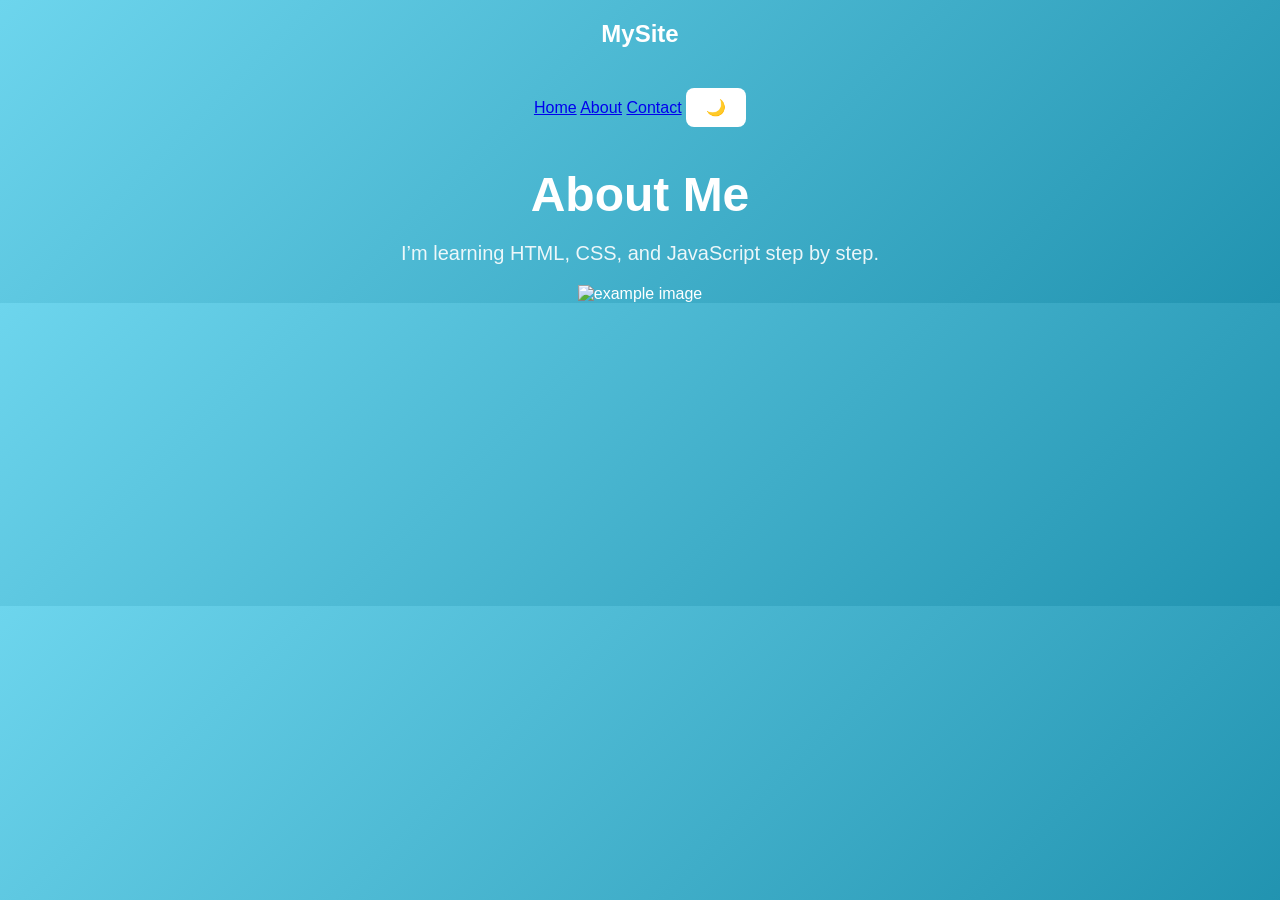
==== about.html @ 96105334 "Create about.html" ====
<!DOCTYPE html>
<html>
<head>
  <meta charset="UTF-8">
  <title>About</title>
  <link rel="stylesheet" href="style.css">
</head>

<body>

<nav class="navbar">
  <h2>MySite</h2>
  <div>
    <a href="index.html">Home</a>
    <a href="about.html">About</a>
    <a href="contact.html">Contact</a>
    <button onclick="toggleDarkMode()">🌙</button>
  </div>
</nav>

<section class="page">
  <h1>About Me</h1>
  <p>I’m learning HTML, CSS, and JavaScript step by step.</p>

  <img src="https://via.placeholder.com/300" alt="example image">
</section>

<script src="script.js"></script>
</body>
</html>
---- style.css ----
body {
  margin: 0;
  font-family: Arial, sans-serif;
  background: linear-gradient(135deg, #6dd5ed, #2193b0);
  color: white;
  text-align: center;
}

.container {
  margin-top: 100px;
  padding: 20px;
}

h1 {
  font-size: 48px;
  margin-bottom: 10px;
}

p {
  font-size: 20px;
  opacity: 0.9;
}

button {
  margin-top: 20px;
  padding: 10px 20px;
  font-size: 16px;
  border: none;
  border-radius: 8px;
  cursor: pointer;
  background: white;
  color: #2193b0;
  font-weight: bold;
}

button:hover {
  background: #f1f1f1;
}
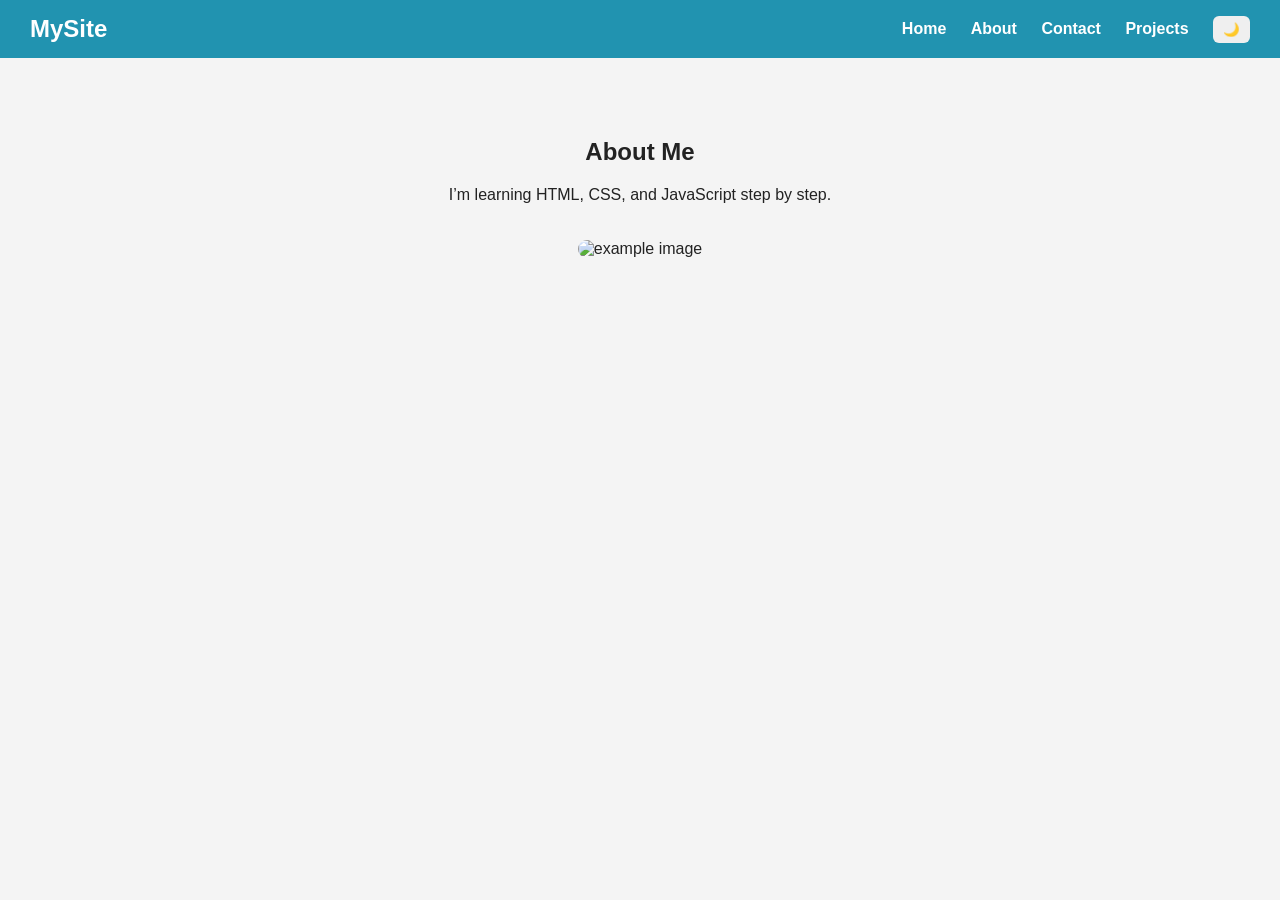
==== commit f3016dd5: "Add Projects link to navigation in about.html" ====
--- a/about.html
+++ b/about.html
@@ -14,6 +14,7 @@
     <a href="index.html">Home</a>
     <a href="about.html">About</a>
     <a href="contact.html">Contact</a>
+    <a href="projects.html">Projects</a>
     <button onclick="toggleDarkMode()">🌙</button>
   </div>
 </nav>
--- a/style.css
+++ b/style.css
@@ -1,38 +1,224 @@
+/* ===== GLOBAL ===== */
 body {
   margin: 0;
   font-family: Arial, sans-serif;
+  transition: 0.3s;
+  background: #f4f4f4;
+  color: #222;
+}
+
+/* ===== NAVBAR ===== */
+.navbar {
+  display: flex;
+  justify-content: space-between;
+  align-items: center;
+  padding: 15px 30px;
+  background: #2193b0;
+  color: white;
+}
+
+.navbar h2 {
+  margin: 0;
+}
+
+.navbar a {
+  color: white;
+  margin: 0 10px;
+  text-decoration: none;
+  font-weight: bold;
+}
+
+.navbar a:hover {
+  text-decoration: underline;
+}
+
+.navbar button {
+  margin-left: 10px;
+  padding: 6px 10px;
+  border: none;
+  border-radius: 6px;
+  cursor: pointer;
+}
+
+/* ===== HERO SECTION ===== */
+.hero {
+  text-align: center;
+  padding: 120px 20px;
   background: linear-gradient(135deg, #6dd5ed, #2193b0);
   color: white;
+}
+
+.hero h1 {
+  font-size: 40px;
+  margin-bottom: 10px;
+}
+
+.hero p {
+  font-size: 18px;
+  opacity: 0.9;
+}
+
+/* ===== PAGES ===== */
+.page {
+  padding: 60px 20px;
   text-align: center;
 }
 
-.container {
-  margin-top: 100px;
-  padding: 20px;
-}
-
-h1 {
-  font-size: 48px;
+.page img {
+  margin-top: 20px;
+  border-radius: 10px;
+}
+
+/* ===== CONTACT BOX ===== */
+.contact-box {
+  margin-top: 20px;
+  padding: 25px;
+  display: inline-block;
+  background: white;
+  border-radius: 12px;
+  box-shadow: 0 4px 12px rgba(0,0,0,0.1);
+  text-align: left;
+}
+
+.contact-box a {
+  color: #2193b0;
+  text-decoration: none;
+  font-weight: bold;
+}
+
+.contact-box a:hover {
+  text-decoration: underline;
+}
+
+/* ===== DARK MODE ===== */
+.dark {
+  background: #121212;
+  color: white;
+}
+
+.dark .navbar {
+  background: #000;
+}
+
+.dark .hero {
+  background: linear-gradient(135deg, #333, #111);
+}
+
+.dark .contact-box {
+  background: #1e1e1e;
+  color: white;
+}
+
+.dark .contact-box a {
+  color: #6dd5ed;
+}
+
+/* ===== PROJECTS ===== */
+.project-card {
+  max-width: 900px;
+  margin: 35px auto;
+  padding: 30px;
+  background: white;
+  border-radius: 16px;
+  box-shadow: 0 4px 14px rgba(0,0,0,0.12);
+  text-align: left;
+}
+
+.project-card h2 {
+  color: #2193b0;
+  margin-top: 0;
+}
+
+.project-subtitle {
+  font-size: 17px;
+  color: #555;
+}
+
+.project-image {
+  width: 100%;
+  max-width: 850px;
+  margin: 20px 0;
+  border-radius: 12px;
+  border: 1px solid #ddd;
+}
+
+.project-content h3 {
+  margin-top: 25px;
+  color: #222;
+}
+
+.project-content p {
+  line-height: 1.7;
+  color: #333;
+}
+
+.tags {
+  margin-top: 15px;
+}
+
+.tags span {
+  display: inline-block;
+  margin: 6px 6px 6px 0;
+  padding: 7px 12px;
+  background: #e8f6fa;
+  color: #176b80;
+  border-radius: 20px;
+  font-size: 14px;
+  font-weight: bold;
+}
+
+.project-links {
+  margin-top: 25px;
+}
+
+.project-links a {
+  display: inline-block;
+  margin-right: 12px;
   margin-bottom: 10px;
-}
-
-p {
-  font-size: 20px;
-  opacity: 0.9;
-}
-
-button {
-  margin-top: 20px;
-  padding: 10px 20px;
-  font-size: 16px;
-  border: none;
+  padding: 10px 16px;
+  background: #2193b0;
+  color: white;
   border-radius: 8px;
-  cursor: pointer;
-  background: white;
-  color: #2193b0;
-  font-weight: bold;
-}
-
-button:hover {
-  background: #f1f1f1;
-}
+  text-decoration: none;
+  font-weight: bold;
+}
+
+.project-links a:hover {
+  background: #176b80;
+}
+
+/* ===== DARK MODE PROJECTS ===== */
+.dark .project-card {
+  background: #1e1e1e;
+  color: white;
+}
+
+.dark .project-card h2 {
+  color: #6dd5ed;
+}
+
+.dark .project-subtitle {
+  color: #ccc;
+}
+
+.dark .project-content h3 {
+  color: white;
+}
+
+.dark .project-content p {
+  color: #ddd;
+}
+
+.dark .tags span {
+  background: #263f46;
+  color: #6dd5ed;
+}
+
+.dark .project-links a {
+  background: #6dd5ed;
+  color: #111;
+}
+
+.dark .project-links a:hover {
+  background: #9be8f5;
+}
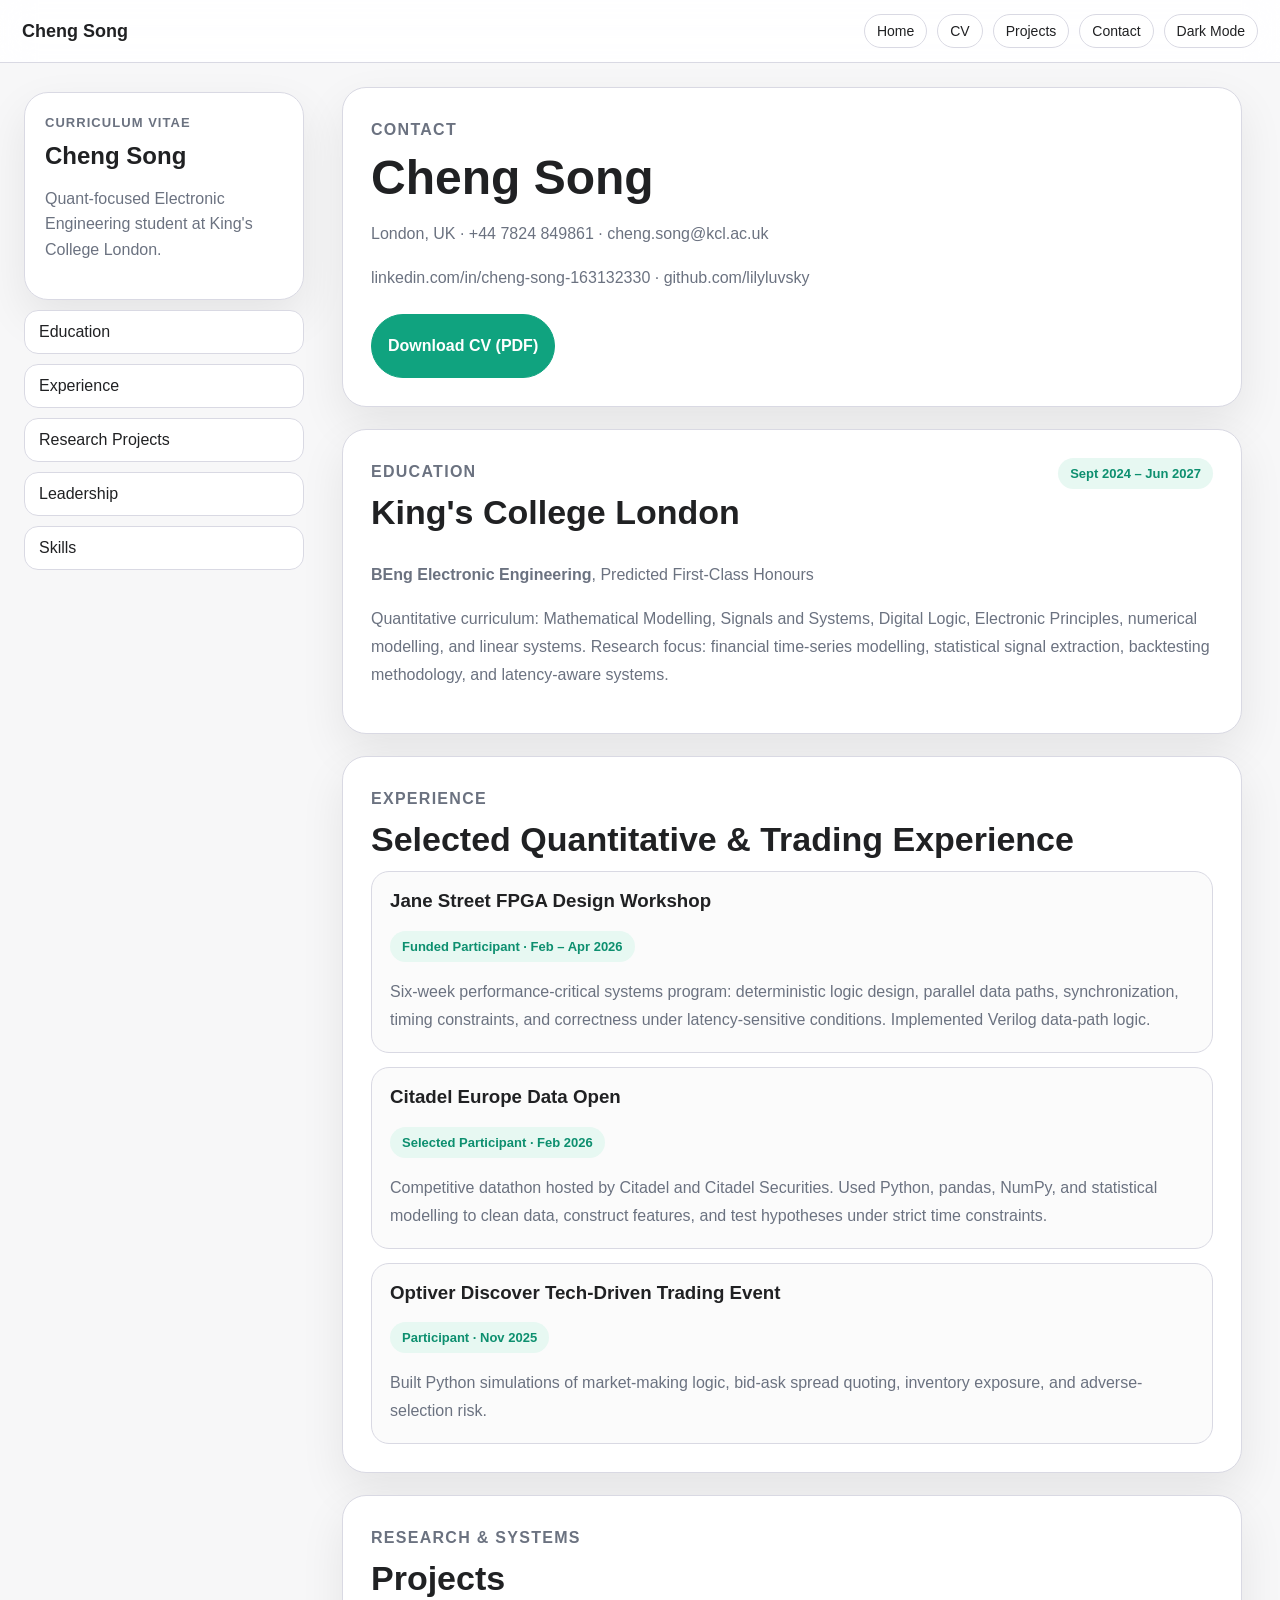
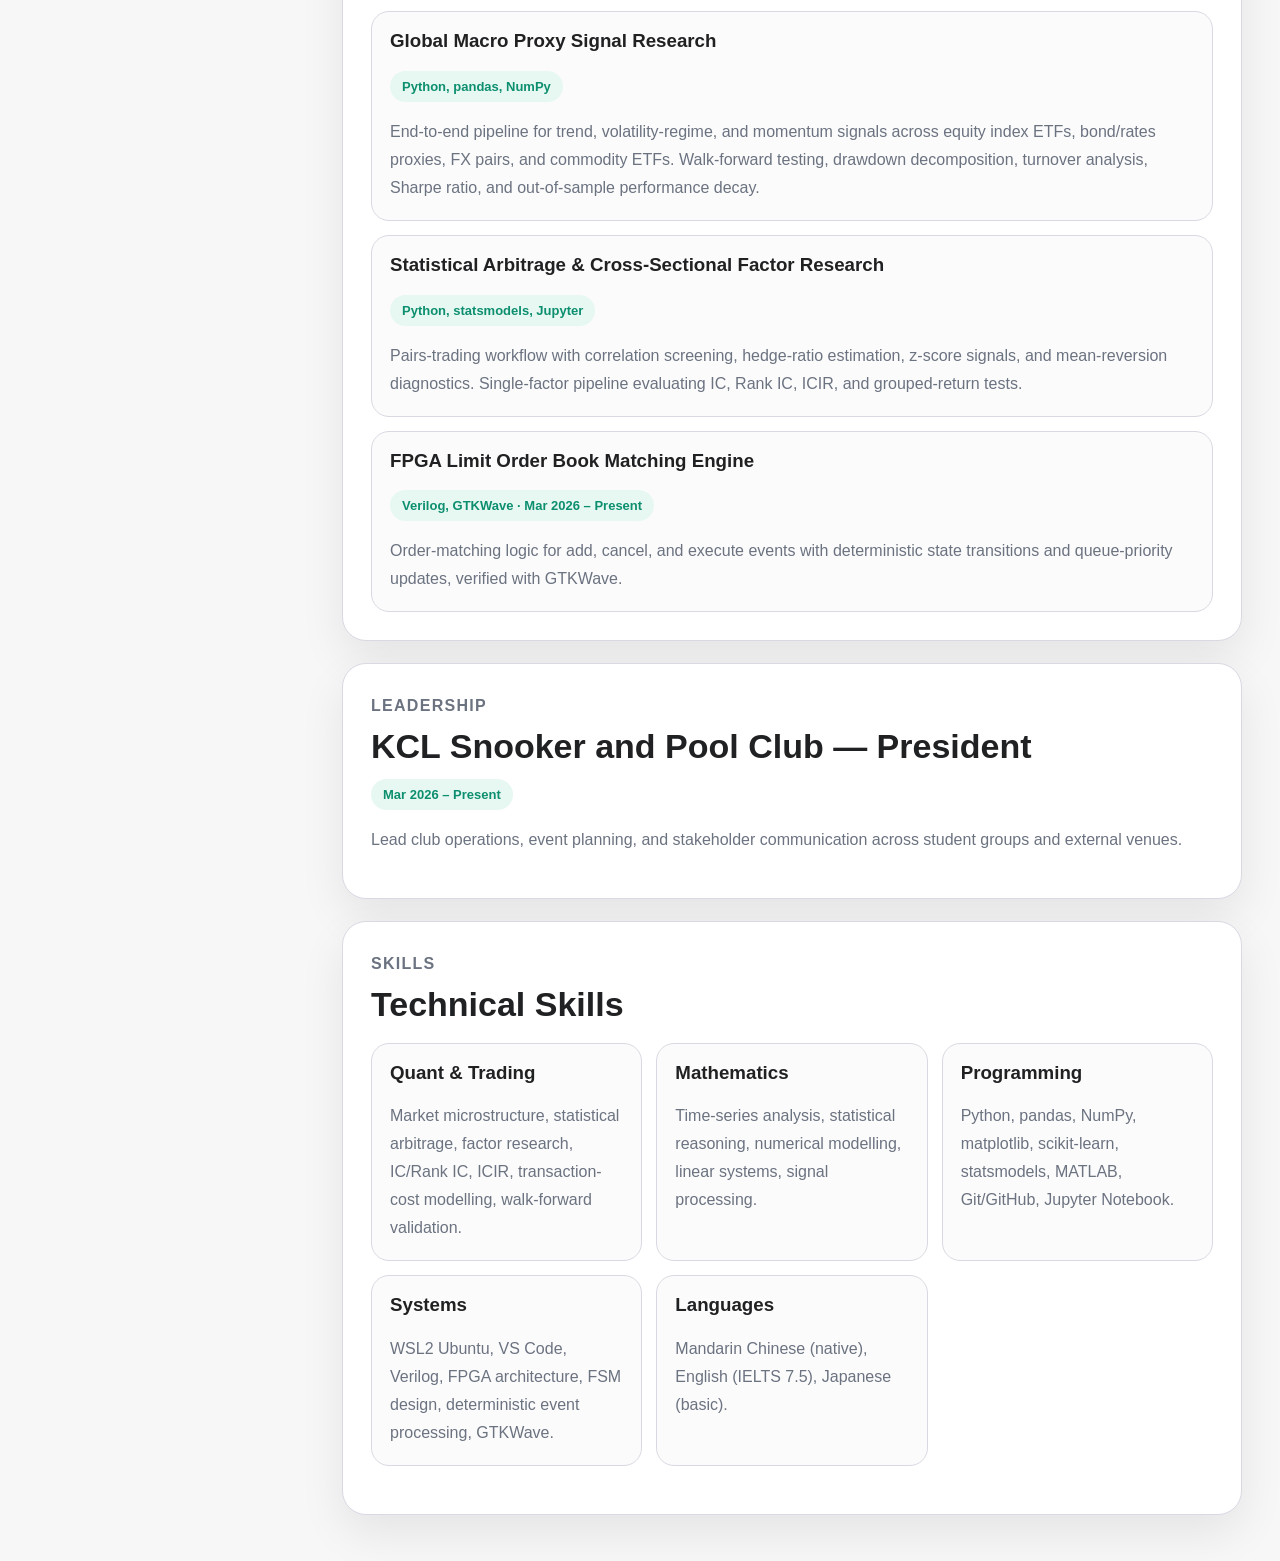
==== commit a6cac624: "Redesign site as quant CV portfolio: CV landing page, online CV, contact, notebook series" ====
--- a/about.html
+++ b/about.html
@@ -1,31 +1,185 @@
 <!DOCTYPE html>
-<html>
+<html lang="en">
 <head>
   <meta charset="UTF-8">
-  <title>About</title>
+  <meta name="viewport" content="width=device-width, initial-scale=1.0">
+  <title>CV | Cheng Song</title>
   <link rel="stylesheet" href="style.css">
 </head>
 
-<body>
+<body class="chatgpt-page">
+  <nav class="cg-navbar">
+    <a class="cg-logo" href="index.html">Cheng Song</a>
 
-<nav class="navbar">
-  <h2>MySite</h2>
-  <div>
-    <a href="index.html">Home</a>
-    <a href="about.html">About</a>
-    <a href="contact.html">Contact</a>
-    <a href="projects.html">Projects</a>
-    <button onclick="toggleDarkMode()">🌙</button>
-  </div>
-</nav>
+    <div class="cg-nav-links">
+      <a href="index.html">Home</a>
+      <a href="about.html">CV</a>
+      <a href="projects.html">Projects</a>
+      <a href="contact.html">Contact</a>
+      <button onclick="toggleDarkMode()" class="cg-ghost-btn">Dark Mode</button>
+    </div>
+  </nav>
 
-<section class="page">
-  <h1>About Me</h1>
-  <p>I’m learning HTML, CSS, and JavaScript step by step.</p>
+  <main class="cg-shell">
+    <aside class="cg-sidebar">
+      <div class="cg-sidebar-card">
+        <p class="cg-label">Curriculum Vitae</p>
+        <h2>Cheng Song</h2>
+        <p>Quant-focused Electronic Engineering student at King's College London.</p>
+      </div>
 
-  <img src="https://via.placeholder.com/300" alt="example image">
-</section>
+      <a href="#education" class="cg-side-link">Education</a>
+      <a href="#experience" class="cg-side-link">Experience</a>
+      <a href="#research" class="cg-side-link">Research Projects</a>
+      <a href="#leadership" class="cg-side-link">Leadership</a>
+      <a href="#skills" class="cg-side-link">Skills</a>
+    </aside>
 
-<script src="script.js"></script>
+    <section class="cg-content">
+      <section id="education" class="cg-hero-card">
+        <p class="cg-label">Contact</p>
+        <h1>Cheng Song</h1>
+        <p>London, UK · +44 7824 849861 · cheng.song@kcl.ac.uk</p>
+        <p>
+          linkedin.com/in/cheng-song-163132330 · github.com/lilyluvsky
+        </p>
+        <div class="cg-actions">
+          <a href="files/Cheng_Song_CV.pdf" target="_blank" class="cg-primary-btn">Download CV (PDF)</a>
+        </div>
+      </section>
+
+      <section class="cg-project-card">
+        <div class="cg-project-header">
+          <div>
+            <p class="cg-label">Education</p>
+            <h2>King's College London</h2>
+          </div>
+          <span class="cg-pill">Sept 2024 – Jun 2027</span>
+        </div>
+        <p><strong>BEng Electronic Engineering</strong>, Predicted First-Class Honours</p>
+        <p>
+          Quantitative curriculum: Mathematical Modelling, Signals and Systems, Digital
+          Logic, Electronic Principles, numerical modelling, and linear systems.
+          Research focus: financial time-series modelling, statistical signal extraction,
+          backtesting methodology, and latency-aware systems.
+        </p>
+      </section>
+
+      <section id="experience" class="cg-project-card">
+        <p class="cg-label">Experience</p>
+        <h2>Selected Quantitative & Trading Experience</h2>
+
+        <div class="cg-mini-card" style="margin-bottom: 14px;">
+          <h3>Jane Street FPGA Design Workshop</h3>
+          <span class="cg-pill">Funded Participant · Feb – Apr 2026</span>
+          <p>
+            Six-week performance-critical systems program: deterministic logic design,
+            parallel data paths, synchronization, timing constraints, and correctness
+            under latency-sensitive conditions. Implemented Verilog data-path logic.
+          </p>
+        </div>
+
+        <div class="cg-mini-card" style="margin-bottom: 14px;">
+          <h3>Citadel Europe Data Open</h3>
+          <span class="cg-pill">Selected Participant · Feb 2026</span>
+          <p>
+            Competitive datathon hosted by Citadel and Citadel Securities. Used Python,
+            pandas, NumPy, and statistical modelling to clean data, construct features,
+            and test hypotheses under strict time constraints.
+          </p>
+        </div>
+
+        <div class="cg-mini-card">
+          <h3>Optiver Discover Tech-Driven Trading Event</h3>
+          <span class="cg-pill">Participant · Nov 2025</span>
+          <p>
+            Built Python simulations of market-making logic, bid-ask spread quoting,
+            inventory exposure, and adverse-selection risk.
+          </p>
+        </div>
+      </section>
+
+      <section id="research" class="cg-project-card">
+        <p class="cg-label">Research & Systems</p>
+        <h2>Projects</h2>
+
+        <div class="cg-mini-card" style="margin-bottom: 14px;">
+          <h3>Global Macro Proxy Signal Research</h3>
+          <span class="cg-pill">Python, pandas, NumPy</span>
+          <p>
+            End-to-end pipeline for trend, volatility-regime, and momentum signals
+            across equity index ETFs, bond/rates proxies, FX pairs, and commodity ETFs.
+            Walk-forward testing, drawdown decomposition, turnover analysis, Sharpe
+            ratio, and out-of-sample performance decay.
+          </p>
+        </div>
+
+        <div class="cg-mini-card" style="margin-bottom: 14px;">
+          <h3>Statistical Arbitrage & Cross-Sectional Factor Research</h3>
+          <span class="cg-pill">Python, statsmodels, Jupyter</span>
+          <p>
+            Pairs-trading workflow with correlation screening, hedge-ratio estimation,
+            z-score signals, and mean-reversion diagnostics. Single-factor pipeline
+            evaluating IC, Rank IC, ICIR, and grouped-return tests.
+          </p>
+        </div>
+
+        <div class="cg-mini-card">
+          <h3>FPGA Limit Order Book Matching Engine</h3>
+          <span class="cg-pill">Verilog, GTKWave · Mar 2026 – Present</span>
+          <p>
+            Order-matching logic for add, cancel, and execute events with deterministic
+            state transitions and queue-priority updates, verified with GTKWave.
+          </p>
+        </div>
+      </section>
+
+      <section id="leadership" class="cg-project-card">
+        <p class="cg-label">Leadership</p>
+        <h2>KCL Snooker and Pool Club — President</h2>
+        <span class="cg-pill">Mar 2026 – Present</span>
+        <p>
+          Lead club operations, event planning, and stakeholder communication across
+          student groups and external venues.
+        </p>
+      </section>
+
+      <section id="skills" class="cg-project-card">
+        <p class="cg-label">Skills</p>
+        <h2>Technical Skills</h2>
+
+        <div class="cg-grid">
+          <div class="cg-mini-card">
+            <h3>Quant & Trading</h3>
+            <p>Market microstructure, statistical arbitrage, factor research, IC/Rank IC, ICIR, transaction-cost modelling, walk-forward validation.</p>
+          </div>
+
+          <div class="cg-mini-card">
+            <h3>Mathematics</h3>
+            <p>Time-series analysis, statistical reasoning, numerical modelling, linear systems, signal processing.</p>
+          </div>
+
+          <div class="cg-mini-card">
+            <h3>Programming</h3>
+            <p>Python, pandas, NumPy, matplotlib, scikit-learn, statsmodels, MATLAB, Git/GitHub, Jupyter Notebook.</p>
+          </div>
+
+          <div class="cg-mini-card">
+            <h3>Systems</h3>
+            <p>WSL2 Ubuntu, VS Code, Verilog, FPGA architecture, FSM design, deterministic event processing, GTKWave.</p>
+          </div>
+
+          <div class="cg-mini-card">
+            <h3>Languages</h3>
+            <p>Mandarin Chinese (native), English (IELTS 7.5), Japanese (basic).</p>
+          </div>
+        </div>
+      </section>
+    </section>
+  </main>
+
+  <button id="backToTop" onclick="scrollToTop()">Top</button>
+
+  <script src="script.js"></script>
 </body>
-</html>
+</html>
--- a/style.css
+++ b/style.css
@@ -222,3 +222,701 @@
 .dark .project-links a:hover {
   background: #9be8f5;
 }
+
+
+/* ===== PROJECT PAGE ENHANCEMENTS ===== */
+
+.project-toolbar {
+  max-width: 900px;
+  margin: 25px auto 10px;
+  display: flex;
+  gap: 12px;
+  justify-content: center;
+  align-items: center;
+  flex-wrap: wrap;
+}
+
+.project-toolbar input,
+.project-toolbar select {
+  padding: 10px 12px;
+  border: 1px solid #ccc;
+  border-radius: 8px;
+  min-width: 220px;
+  font-size: 14px;
+}
+
+.project-toolbar button,
+.small-button,
+.code-box button {
+  padding: 10px 14px;
+  border: none;
+  border-radius: 8px;
+  background: #2193b0;
+  color: white;
+  font-weight: bold;
+  cursor: pointer;
+}
+
+.project-toolbar button:hover,
+.small-button:hover,
+.code-box button:hover {
+  background: #176b80;
+}
+
+#projectCount {
+  font-weight: bold;
+  color: #176b80;
+}
+
+.project-grid {
+  max-width: 980px;
+  margin: 0 auto;
+}
+
+.project-details {
+  display: none;
+  margin-top: 15px;
+  padding: 18px;
+  border-left: 4px solid #2193b0;
+  background: #f7fbfc;
+  border-radius: 10px;
+}
+
+.project-details.show {
+  display: block;
+}
+
+.metric-grid {
+  display: grid;
+  grid-template-columns: repeat(auto-fit, minmax(160px, 1fr));
+  gap: 15px;
+  margin: 25px 0;
+}
+
+.metric-card {
+  padding: 18px;
+  background: #e8f6fa;
+  border-radius: 12px;
+  text-align: center;
+}
+
+.metric-card h3 {
+  margin: 0;
+  color: #176b80;
+  font-size: 24px;
+}
+
+.metric-card p {
+  margin: 8px 0 0;
+  color: #333;
+  font-weight: bold;
+}
+
+.code-box {
+  display: flex;
+  gap: 12px;
+  align-items: center;
+  justify-content: space-between;
+  background: #f4f4f4;
+  border: 1px solid #ddd;
+  border-radius: 10px;
+  padding: 14px;
+  overflow-x: auto;
+}
+
+.code-box code {
+  font-family: Consolas, monospace;
+}
+
+.center-links {
+  text-align: center;
+}
+
+#backToTop {
+  display: none;
+  position: fixed;
+  right: 24px;
+  bottom: 24px;
+  padding: 10px 14px;
+  border: none;
+  border-radius: 8px;
+  background: #2193b0;
+  color: white;
+  font-weight: bold;
+  cursor: pointer;
+  box-shadow: 0 4px 12px rgba(0,0,0,0.2);
+}
+
+#backToTop:hover {
+  background: #176b80;
+}
+
+.dark .project-toolbar input,
+.dark .project-toolbar select {
+  background: #1e1e1e;
+  color: white;
+  border-color: #555;
+}
+
+.dark #projectCount {
+  color: #6dd5ed;
+}
+
+.dark .project-details {
+  background: #18272b;
+  border-left-color: #6dd5ed;
+}
+
+.dark .metric-card {
+  background: #263f46;
+}
+
+.dark .metric-card h3 {
+  color: #6dd5ed;
+}
+
+.dark .metric-card p {
+  color: #ddd;
+}
+
+.dark .code-box {
+  background: #1e1e1e;
+  border-color: #444;
+  color: white;
+}
+
+/* ===== CHATGPT-LIKE QUANT PROJECT UI ===== */
+
+:root {
+  --cg-bg: #f7f7f8;
+  --cg-surface: #ffffff;
+  --cg-surface-soft: #f0f0f0;
+  --cg-border: #d9d9e3;
+  --cg-text: #202123;
+  --cg-muted: #6b7280;
+  --cg-accent: #10a37f;
+  --cg-accent-dark: #0d8f6f;
+  --cg-shadow: 0 18px 45px rgba(0, 0, 0, 0.08);
+}
+
+.chatgpt-page {
+  background: var(--cg-bg);
+  color: var(--cg-text);
+  font-family: Inter, -apple-system, BlinkMacSystemFont, "Segoe UI", Arial, sans-serif;
+}
+
+.cg-navbar {
+  position: sticky;
+  top: 0;
+  z-index: 50;
+  display: flex;
+  justify-content: space-between;
+  align-items: center;
+  gap: 12px;
+  padding: 14px 22px;
+  background: rgba(255, 255, 255, 0.88);
+  border-bottom: 1px solid var(--cg-border);
+  backdrop-filter: blur(16px);
+  -webkit-backdrop-filter: blur(16px);
+}
+
+.cg-logo {
+  color: var(--cg-text);
+  text-decoration: none;
+  font-weight: 800;
+  font-size: 18px;
+}
+
+.cg-nav-links {
+  display: flex;
+  align-items: center;
+  gap: 10px;
+  flex-wrap: wrap;
+}
+
+.cg-nav-links a,
+.cg-ghost-btn {
+  color: var(--cg-text);
+  text-decoration: none;
+  border: 1px solid var(--cg-border);
+  background: var(--cg-surface);
+  padding: 8px 12px;
+  border-radius: 999px;
+  font-size: 14px;
+  cursor: pointer;
+}
+
+.cg-nav-links a:hover,
+.cg-ghost-btn:hover {
+  background: var(--cg-surface-soft);
+}
+
+.cg-shell {
+  display: grid;
+  grid-template-columns: 280px minmax(0, 1fr);
+  gap: 24px;
+  max-width: 1280px;
+  margin: 0 auto;
+  padding: 24px;
+}
+
+.cg-sidebar {
+  position: sticky;
+  top: 92px;
+  align-self: start;
+  display: flex;
+  flex-direction: column;
+  gap: 10px;
+}
+
+.cg-sidebar-card,
+.cg-hero-card,
+.cg-project-card,
+.cg-message {
+  background: var(--cg-surface);
+  border: 1px solid var(--cg-border);
+  border-radius: 24px;
+  box-shadow: var(--cg-shadow);
+}
+
+.cg-sidebar-card {
+  padding: 20px;
+}
+
+.cg-sidebar-card h2 {
+  margin: 5px 0 8px;
+}
+
+.cg-sidebar-card p {
+  color: var(--cg-muted);
+  line-height: 1.6;
+}
+
+.cg-side-link {
+  display: block;
+  padding: 12px 14px;
+  color: var(--cg-text);
+  background: var(--cg-surface);
+  border: 1px solid var(--cg-border);
+  border-radius: 14px;
+  text-decoration: none;
+}
+
+.cg-side-link:hover {
+  border-color: var(--cg-accent);
+  color: var(--cg-accent);
+}
+
+.cg-content {
+  max-width: 900px;
+  width: 100%;
+  margin: 0 auto;
+}
+
+.cg-single-page {
+  padding: 34px 18px;
+}
+
+.cg-hero-card,
+.cg-project-card {
+  padding: 28px;
+  margin-bottom: 22px;
+}
+
+.cg-label {
+  margin: 0 0 8px;
+  color: var(--cg-accent);
+  font-size: 13px;
+  font-weight: 800;
+  text-transform: uppercase;
+  letter-spacing: 0.08em;
+}
+
+.cg-hero-card h1,
+.cg-project-card h2 {
+  margin: 0 0 14px;
+  font-size: clamp(28px, 5vw, 48px);
+  line-height: 1.08;
+}
+
+.cg-project-card h2 {
+  font-size: clamp(24px, 4vw, 34px);
+}
+
+.cg-hero-card p,
+.cg-project-card p,
+.cg-message p {
+  color: var(--cg-muted);
+  line-height: 1.75;
+  font-size: 16px;
+}
+
+.cg-actions {
+  display: flex;
+  flex-wrap: wrap;
+  gap: 12px;
+  margin-top: 22px;
+}
+
+.cg-primary-btn,
+.cg-secondary-btn,
+.cg-text-link {
+  display: inline-flex;
+  align-items: center;
+  justify-content: center;
+  min-height: 42px;
+  padding: 10px 16px;
+  border-radius: 999px;
+  text-decoration: none;
+  font-weight: 700;
+  cursor: pointer;
+}
+
+.cg-primary-btn {
+  border: 1px solid var(--cg-accent);
+  background: var(--cg-accent);
+  color: white;
+}
+
+.cg-primary-btn:hover {
+  background: var(--cg-accent-dark);
+}
+
+.cg-secondary-btn {
+  border: 1px solid var(--cg-border);
+  background: var(--cg-surface);
+  color: var(--cg-text);
+}
+
+.cg-secondary-btn:hover {
+  background: var(--cg-surface-soft);
+}
+
+.cg-chat-block {
+  margin-bottom: 22px;
+}
+
+.cg-message {
+  padding: 20px;
+  margin-bottom: 12px;
+}
+
+.cg-user {
+  max-width: 82%;
+  margin-left: auto;
+  background: #ececf1;
+  box-shadow: none;
+}
+
+.cg-assistant {
+  max-width: 92%;
+}
+
+.cg-project-header {
+  display: flex;
+  justify-content: space-between;
+  align-items: flex-start;
+  gap: 14px;
+  margin-bottom: 14px;
+}
+
+.cg-pill {
+  display: inline-flex;
+  padding: 8px 12px;
+  border-radius: 999px;
+  background: #e7f8f2;
+  color: var(--cg-accent-dark);
+  font-size: 13px;
+  font-weight: 800;
+  white-space: nowrap;
+}
+
+.cg-project-image {
+  width: 100%;
+  margin: 18px 0;
+  border-radius: 18px;
+  border: 1px solid var(--cg-border);
+  background: var(--cg-surface-soft);
+}
+
+.cg-grid {
+  display: grid;
+  grid-template-columns: repeat(3, minmax(0, 1fr));
+  gap: 14px;
+  margin: 20px 0;
+}
+
+.cg-mini-card,
+.cg-metrics div {
+  padding: 18px;
+  border: 1px solid var(--cg-border);
+  border-radius: 18px;
+  background: #fbfbfb;
+}
+
+.cg-mini-card h3 {
+  margin-top: 0;
+}
+
+.cg-mini-card p {
+  margin-bottom: 0;
+}
+
+.cg-details {
+  margin: 18px 0;
+  padding: 16px;
+  border: 1px solid var(--cg-border);
+  border-radius: 18px;
+  background: #fbfbfb;
+}
+
+.cg-details summary {
+  cursor: pointer;
+  font-weight: 800;
+}
+
+.cg-metrics {
+  display: grid;
+  grid-template-columns: repeat(5, minmax(0, 1fr));
+  gap: 12px;
+  margin: 20px 0;
+}
+
+.cg-metrics strong {
+  display: block;
+  color: var(--cg-accent);
+  font-size: 22px;
+}
+
+.cg-metrics span {
+  display: block;
+  color: var(--cg-muted);
+  margin-top: 6px;
+  font-size: 13px;
+}
+
+.cg-timeline {
+  display: grid;
+  gap: 14px;
+}
+
+.cg-timeline div {
+  padding: 18px;
+  border: 1px solid var(--cg-border);
+  border-radius: 18px;
+  background: #fbfbfb;
+}
+
+.cg-timeline span {
+  display: inline-flex;
+  align-items: center;
+  justify-content: center;
+  width: 34px;
+  height: 34px;
+  border-radius: 999px;
+  background: var(--cg-accent);
+  color: white;
+  font-weight: 800;
+}
+
+.cg-file-list {
+  display: grid;
+  grid-template-columns: repeat(2, minmax(0, 1fr));
+  gap: 12px;
+}
+
+.cg-file-list a {
+  padding: 14px;
+  border: 1px solid var(--cg-border);
+  border-radius: 16px;
+  color: var(--cg-text);
+  background: #fbfbfb;
+  text-decoration: none;
+  font-weight: 700;
+}
+
+.cg-file-list a:hover {
+  border-color: var(--cg-accent);
+  color: var(--cg-accent);
+}
+
+#backToTop {
+  display: none;
+  position: fixed;
+  right: 18px;
+  bottom: 18px;
+  z-index: 80;
+  border: none;
+  border-radius: 999px;
+  padding: 12px 15px;
+  background: var(--cg-accent);
+  color: white;
+  font-weight: 800;
+  cursor: pointer;
+  box-shadow: var(--cg-shadow);
+}
+
+.dark.chatgpt-page,
+.dark {
+  background: #202123;
+  color: #ececf1;
+}
+
+.dark .cg-navbar {
+  background: rgba(32, 33, 35, 0.9);
+  border-color: #3f4042;
+}
+
+.dark .cg-logo,
+.dark .cg-nav-links a,
+.dark .cg-ghost-btn,
+.dark .cg-side-link,
+.dark .cg-secondary-btn,
+.dark .cg-file-list a {
+  color: #ececf1;
+}
+
+.dark .cg-nav-links a,
+.dark .cg-ghost-btn,
+.dark .cg-side-link,
+.dark .cg-secondary-btn,
+.dark .cg-sidebar-card,
+.dark .cg-hero-card,
+.dark .cg-project-card,
+.dark .cg-message,
+.dark .cg-mini-card,
+.dark .cg-details,
+.dark .cg-timeline div,
+.dark .cg-file-list a,
+.dark .cg-metrics div {
+  background: #2b2c2f;
+  border-color: #444654;
+}
+
+.dark .cg-user {
+  background: #343541;
+}
+
+.dark .cg-hero-card p,
+.dark .cg-project-card p,
+.dark .cg-message p,
+.dark .cg-sidebar-card p,
+.dark .cg-metrics span {
+  color: #c5c5d2;
+}
+
+.dark .cg-pill {
+  background: #103f34;
+  color: #7ee3c3;
+}
+
+.dark .cg-project-image {
+  border-color: #444654;
+  background: #2b2c2f;
+}
+
+@media (max-width: 900px) {
+  .cg-shell {
+    grid-template-columns: 1fr;
+    padding: 16px;
+  }
+
+  .cg-sidebar {
+    position: static;
+  }
+
+  .cg-grid,
+  .cg-metrics,
+  .cg-file-list {
+    grid-template-columns: 1fr;
+  }
+
+  .cg-user,
+  .cg-assistant {
+    max-width: 100%;
+  }
+
+  .cg-project-header {
+    flex-direction: column;
+  }
+}
+
+@media (max-width: 600px) {
+  .cg-navbar {
+    align-items: flex-start;
+    flex-direction: column;
+  }
+
+  .cg-nav-links {
+    width: 100%;
+  }
+
+  .cg-nav-links a,
+  .cg-ghost-btn {
+    flex: 1 1 auto;
+    text-align: center;
+  }
+
+  .cg-hero-card,
+  .cg-project-card {
+    padding: 20px;
+    border-radius: 18px;
+  }
+
+  .cg-actions a,
+  .cg-actions button {
+    width: 100%;
+  }
+}
+
+/* Project 3: notebook grid */
+.cg-notebook-grid {
+  display: grid;
+  grid-template-columns: repeat(auto-fill, minmax(280px, 1fr));
+  gap: 16px;
+  margin: 18px 0;
+}
+
+.cg-notebook-card {
+  border: 1px solid var(--cg-border, rgba(128, 128, 128, 0.3));
+  border-radius: 14px;
+  padding: 16px;
+  background: rgba(128, 128, 128, 0.06);
+  display: flex;
+  flex-direction: column;
+  gap: 8px;
+}
+
+.cg-notebook-card.featured {
+  border-color: #d62728;
+  background: rgba(214, 39, 40, 0.08);
+}
+
+.cg-notebook-card h3 {
+  margin: 0;
+  font-size: 1.05rem;
+  line-height: 1.3;
+}
+
+.cg-notebook-card p {
+  font-size: 0.9rem;
+  line-height: 1.5;
+  margin: 0;
+  flex: 1;
+}
+
+.cg-notebook-card .cg-actions {
+  margin-top: 10px;
+  flex-wrap: wrap;
+}
+
+.cg-notebook-card .cg-actions a {
+  text-align: center;
+  width: 100%;
+}
+
+@media (max-width: 720px) {
+  .cg-notebook-grid {
+    grid-template-columns: 1fr;
+  }
+}
